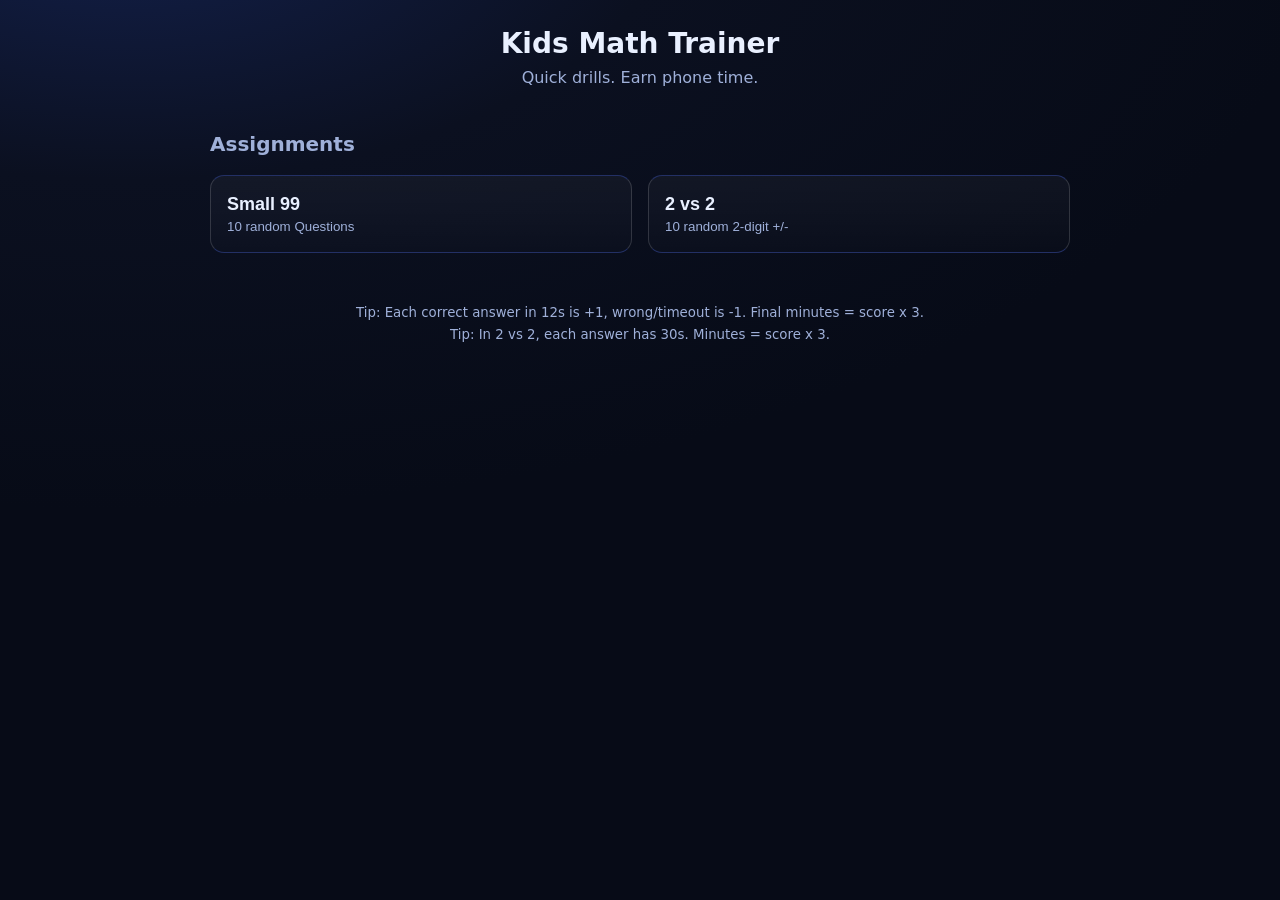
==== index.html @ 2c346a30 "Add files via upload" ====
<!DOCTYPE html>
<html lang="en">
<head>
  <meta charset="UTF-8" />
  <meta name="viewport" content="width=device-width, initial-scale=1" />
  <title>Kids Math Trainer</title>
  <link rel="stylesheet" href="styles.css" />
</head>
<body>
  <header class="site-header">
    <h1>Kids Math Trainer</h1>
    <p class="tagline">Quick drills. Earn phone time.</p>
  </header>

  <main class="container">
    <section class="assignments">
      <h2>Assignments</h2>
      <div class="cards">
        <button class="card" id="small99Btn" aria-haspopup="dialog" aria-controls="small99Modal">
          <span class="card-title">Small 99</span>
          <span class="card-desc">10 random Questions</span>
        </button>
              <button class="card" id="two2Btn" aria-haspopup="dialog" aria-controls="two2Modal">
          <span class="card-title">2 vs 2</span>
          <span class="card-desc">10 random 2-digit +/-</span>
        </button></div>
    </section>
  </main>

    <!-- Modal -->
  <dialog id="small99Modal" class="modal">
    <form method="dialog" class="modal-surface" id="quizSurface" aria-labelledby="quizTitle">
      <div class="hud">
        <div class="hud-left">
          <span class="label">Time</span>
          <span id="timer" class="timer" aria-live="polite">12</span>
        </div>
        <div class="hud-right">
          <span class="label">Score</span>
          <span id="score" class="score" aria-live="polite">0</span>
        </div>
      </div>

      <h3 id="quizTitle" class="visually-hidden">Small 99 Quiz</h3>

      <div class="quiz-content">
        <div id="question" class="question" aria-live="polite">1 x 1 = ?</div>
        <label class="answer-row">
          <span class="answer-label">Your answer</span>
          <input id="answerInput" type="number" inputmode="numeric" pattern="[0-9]*" autocomplete="off" />
          <button id="submitBtn" type="submit" class="primary">Submit</button>
        </label>
        <div id="progress" class="progress">Question 1 of 10</div>
      </div>

      <menu class="modal-actions">
        <button id="restartBtn" type="button" class="secondary" hidden>Try Again</button>
        <button id="closeBtn" value="close" class="secondary">Close</button>
      </menu>
    </form>
  </dialog>
  <!-- 2 vs 2 Modal -->
  <dialog id="two2Modal" class="modal">
    <form method="dialog" class="modal-surface" id="quizSurface2" aria-labelledby="quizTitle2">
      <div class="hud">
        <div class="hud-left">
          <span class="label">Time</span>
          <span id="timer2" class="timer" aria-live="polite">30</span>
        </div>
        <div class="hud-right">
          <span class="label">Score</span>
          <span id="score2" class="score" aria-live="polite">0</span>
        </div>
      </div>

      <h3 id="quizTitle2" class="visually-hidden">2 vs 2 Quiz</h3>

      <div class="quiz-content">
        <div id="question2" class="question" aria-live="polite">12 + 34 = ?</div>
        <label class="answer-row">
          <span class="answer-label">Your answer</span>
          <input id="answerInput2" type="number" inputmode="numeric" pattern="[0-9]*" autocomplete="off" />
          <button id="submitBtn2" type="submit" class="primary">Submit</button>
        </label>
        <div id="progress2" class="progress">Question 1 of 10</div>
      </div>

      <menu class="modal-actions">
        <button id="restartBtn2" type="button" class="secondary" hidden>Try Again</button>
        <button id="closeBtn2" value="close" class="secondary">Close</button>
      </menu>
    </form>
  </dialog>
  <footer class="site-footer">
    <small>Tip: Each correct answer in 12s is +1, wrong/timeout is -1. Final minutes = score x 3.</small>
    <br/>
    <small>Tip: In 2 vs 2, each answer has 30s. Minutes = score x 3.</small>
  </footer>
  <script src="app.js"></script>
</body>
</html>
---- styles.css ----
:root{--bg:#0b1020;--card:#131a33;--ink:#e9f0ff;--muted:#9fb0d9;--accent:#4cc9f0;--ok:#2dc653;--bad:#ef476f;--warn:#ffb703}
*{box-sizing:border-box}html,body{height:100%}body{margin:0;background:radial-gradient(1200px 600px at 10% -10%,#13204b 0%,#0b1020 45%,#070b17 100%);color:var(--ink);font:16px/1.4 system-ui,Segoe UI,Roboto,Helvetica,Arial,sans-serif}
.site-header,.site-footer{padding:16px 20px;text-align:center}
.site-header h1{margin:8px 0 0;font-size:28px}
.tagline{margin:4px 0 0;color:var(--muted)}
.container{max-width:900px;margin:0 auto;padding:8px 20px 32px}
.assignments h2{font-size:20px;color:var(--muted);font-weight:600}
.cards{display:grid;grid-template-columns:repeat(auto-fit,minmax(220px,1fr));gap:16px;margin-top:10px}
.card{appearance:none;border:1px solid #233065;background:linear-gradient(180deg,rgba(255,255,255,.04),rgba(255,255,255,.01));border-radius:14px;padding:18px 16px;color:var(--ink);text-align:left;cursor:pointer;transition:transform .1s ease,box-shadow .2s;border-inline:1px solid rgba(255,255,255,.15)}
.card:hover{transform:translateY(-2px);box-shadow:0 8px 24px rgba(0,0,0,.35)}
.card:focus-visible{outline:2px solid var(--accent);outline-offset:2px}
.card-title{display:block;font-weight:700;font-size:18px}
.card-desc{display:block;margin-top:4px;color:var(--muted)}

.modal{border:none;padding:0;background:transparent}
.modal::backdrop{background:rgba(0,0,0,.55)}
.modal-surface{width:min(680px,92vw);background:linear-gradient(180deg,#1a2a5e 0%,#172553 100%);border:1px solid #4153a3;border-radius:16px;padding:18px 16px;position:relative}
.hud{display:flex;justify-content:space-between;align-items:center}
.hud .label{color:var(--muted);margin-right:8px}
.timer{font-weight:800;color:var(--warn);font-size:22px}
.score{font-weight:800;color:var(--ok);font-size:22px}
.quiz-content{display:grid;gap:14px;place-items:center;margin:16px 0}
.question{font-size:48px;font-weight:800;letter-spacing:1px}
.answer-row{display:flex;gap:8px;align-items:center}
.answer-label{position:absolute;left:-9999px}
#answerInput{width:140px;font-size:24px;padding:6px 10px;border-radius:10px;border:1px solid #334072;background:#0a1229;color:var(--ink)}
.primary{background:var(--accent);color:#051224;border:none;border-radius:10px;padding:10px 14px;font-weight:700;cursor:pointer}
.primary:disabled{opacity:.65;cursor:not-allowed}
.secondary{background:transparent;color:var(--ink);border:1px solid #3a477e;border-radius:10px;padding:8px 12px;cursor:pointer}
.progress{color:var(--muted)}
.visually-hidden{position:absolute;left:-9999px}
.site-footer small{color:var(--muted)}

.result{
  text-align:center;border-top:1px dashed #2a396e;margin-top:12px;padding-top:12px
}
.result strong{font-size:20px}


/* Light yellow theme for Small 99 modal */
.modal-surface{
  background:#fff7cc !important; /* light yellow */
  border:1px solid #d7c55a !important;
  color:#0b1020;
}
.modal-surface .question{color:#0b1020}
.modal-surface #answerInput{background:#ffffff;color:#0b1020;border:1px solid #c0b050}
.modal-surface .secondary{color:#0b1020;border-color:#c0b050;background:transparent}
.modal-surface .progress{color:#4b4b4b}
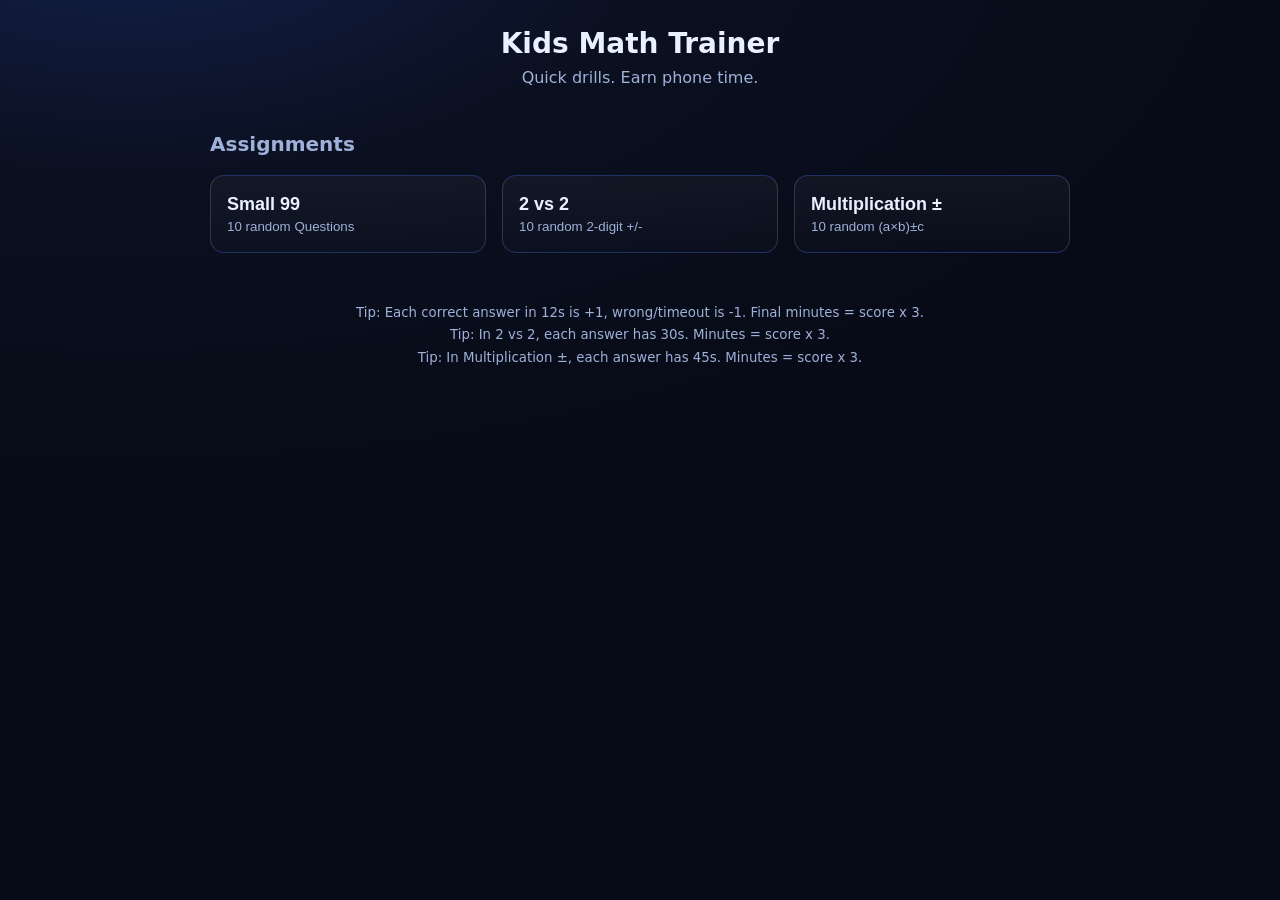
==== commit 1429c97f: "add one card" ====
--- a/index.html
+++ b/index.html
@@ -1,4 +1,4 @@
-<!DOCTYPE html>
+﻿<!DOCTYPE html>
 <html lang="en">
 <head>
   <meta charset="UTF-8" />
@@ -23,7 +23,11 @@
               <button class="card" id="two2Btn" aria-haspopup="dialog" aria-controls="two2Modal">
           <span class="card-title">2 vs 2</span>
           <span class="card-desc">10 random 2-digit +/-</span>
-        </button></div>
+        </button>
+        <button class="card" id="mixBtn" aria-haspopup="dialog" aria-controls="mixModal">
+          <span class="card-title">Multiplication ±</span>
+          <span class="card-desc">10 random (a×b)±c</span>
+        </button>      </div>
     </section>
   </main>
 
@@ -91,10 +95,43 @@
       </menu>
     </form>
   </dialog>
-  <footer class="site-footer">
+    <!-- Multiplication +/- Modal -->
+  <dialog id="mixModal" class="modal">
+    <form method="dialog" class="modal-surface" id="quizSurface3" aria-labelledby="quizTitle3">
+      <div class="hud">
+        <div class="hud-left">
+          <span class="label">Time</span>
+          <span id="timer3" class="timer" aria-live="polite">45</span>
+        </div>
+        <div class="hud-right">
+          <span class="label">Score</span>
+          <span id="score3" class="score" aria-live="polite">0</span>
+        </div>
+      </div>
+
+      <h3 id="quizTitle3" class="visually-hidden">Multiplication plus/minus Quiz</h3>
+
+      <div class="quiz-content">
+        <div id="question3" class="question" aria-live="polite">8 * 9 - 4 = ?</div>
+        <label class="answer-row">
+          <span class="answer-label">Your answer</span>
+          <input id="answerInput3" type="number" inputmode="numeric" pattern="[0-9]*" autocomplete="off" />
+          <button id="submitBtn3" type="submit" class="primary">Submit</button>
+        </label>
+        <div id="progress3" class="progress">Question 1 of 10</div>
+      </div>
+
+      <menu class="modal-actions">
+        <button id="restartBtn3" type="button" class="secondary" hidden>Try Again</button>
+        <button id="closeBtn3" value="close" class="secondary">Close</button>
+      </menu>
+    </form>
+  </dialog>  <footer class="site-footer">
     <small>Tip: Each correct answer in 12s is +1, wrong/timeout is -1. Final minutes = score x 3.</small>
     <br/>
-    <small>Tip: In 2 vs 2, each answer has 30s. Minutes = score x 3.</small>
+    <small>Tip: In 2 vs 2, each answer has 30s. Minutes = score x 3.</small>
+    <br/>
+    <small>Tip: In Multiplication ±, each answer has 45s. Minutes = score x 3.</small>
   </footer>
   <script src="app.js"></script>
 </body>
@@ -107,3 +144,4 @@
 
 
 
+
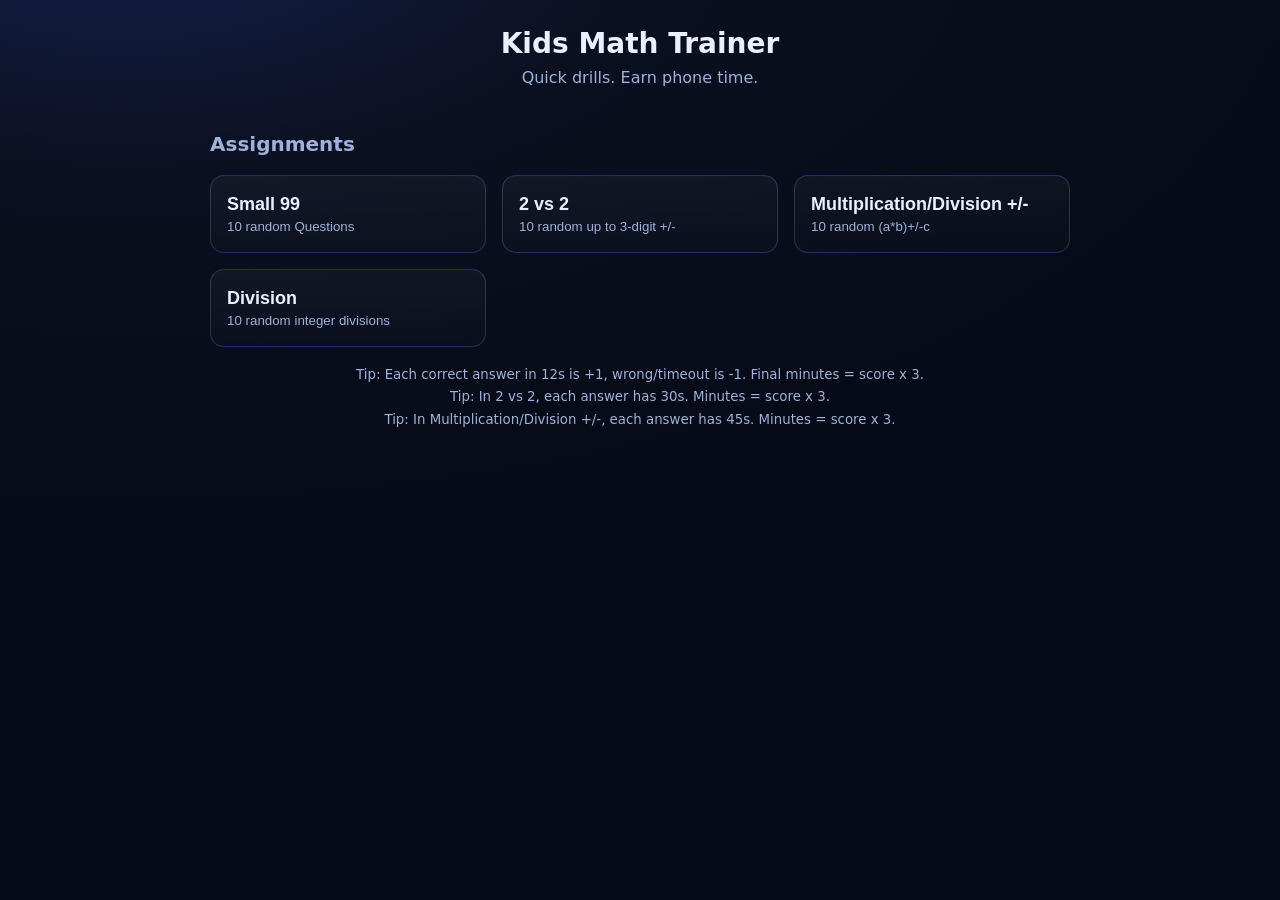
==== commit 4ab7a9ff: "correct the file copy from original folder" ====
--- a/index.html
+++ b/index.html
@@ -1,4 +1,4 @@
-﻿<!DOCTYPE html>
+<!DOCTYPE html>
 <html lang="en">
 <head>
   <meta charset="UTF-8" />
@@ -22,14 +22,40 @@
         </button>
               <button class="card" id="two2Btn" aria-haspopup="dialog" aria-controls="two2Modal">
           <span class="card-title">2 vs 2</span>
-          <span class="card-desc">10 random 2-digit +/-</span>
+          <span class="card-desc">10 random up to 3-digit +/-</span>
         </button>
         <button class="card" id="mixBtn" aria-haspopup="dialog" aria-controls="mixModal">
-          <span class="card-title">Multiplication ±</span>
-          <span class="card-desc">10 random (a×b)±c</span>
+          <span class="card-title">Multiplication/Division +/-</span>
+          <span class="card-desc">10 random (a*b)+/-c</span>
+        </button>
+        <button class="card" id="divBtn" aria-haspopup="dialog" aria-controls="divModal">
+          <span class="card-title">Division</span>
+          <span class="card-desc">10 random integer divisions</span>
         </button>      </div>
     </section>
-  </main>
+    <!-- Division Modal -->
+  <dialog id="divModal" class="quiz-modal" aria-labelledby="quizTitle4">
+    <form id="quizSurface4" method="dialog">
+      <div class="quiz-header">
+        <h3 id="quizTitle4" class="visually-hidden">Division Quiz</h3>
+        <div class="stats">
+          <span>Time: <strong id="timer4">30</strong>s</span>
+          <span>Score: <strong id="score4">0</strong></span>
+          <span id="progress4">Question 1 of 10</span>
+        </div>
+      </div>
+      <div class="quiz-content">
+        <div id="question4" class="question">12 / 3 = ?</div>
+        <input id="answerInput4" class="answer" type="number" inputmode="numeric" autocomplete="off" />
+        <div class="actions">
+          <button id="submitBtn4" class="primary" type="submit">Submit</button>
+          <button id="restartBtn4" type="button" hidden>Restart</button>
+          <button id="closeBtn4" type="button">Close</button>
+        </div>
+      </div>
+    </form>
+  </dialog>
+
 
     <!-- Modal -->
   <dialog id="small99Modal" class="modal">
@@ -109,7 +135,7 @@
         </div>
       </div>
 
-      <h3 id="quizTitle3" class="visually-hidden">Multiplication plus/minus Quiz</h3>
+      <h3 id="quizTitle3" class="visually-hidden">Multiplication/Division plus/minus Quiz</h3>
 
       <div class="quiz-content">
         <div id="question3" class="question" aria-live="polite">8 * 9 - 4 = ?</div>
@@ -131,7 +157,7 @@
     <br/>
     <small>Tip: In 2 vs 2, each answer has 30s. Minutes = score x 3.</small>
     <br/>
-    <small>Tip: In Multiplication ±, each answer has 45s. Minutes = score x 3.</small>
+    <small>Tip: In Multiplication/Division +/-, each answer has 45s. Minutes = score x 3.</small>
   </footer>
   <script src="app.js"></script>
 </body>
@@ -145,3 +171,7 @@
 
 
 
+
+
+
+
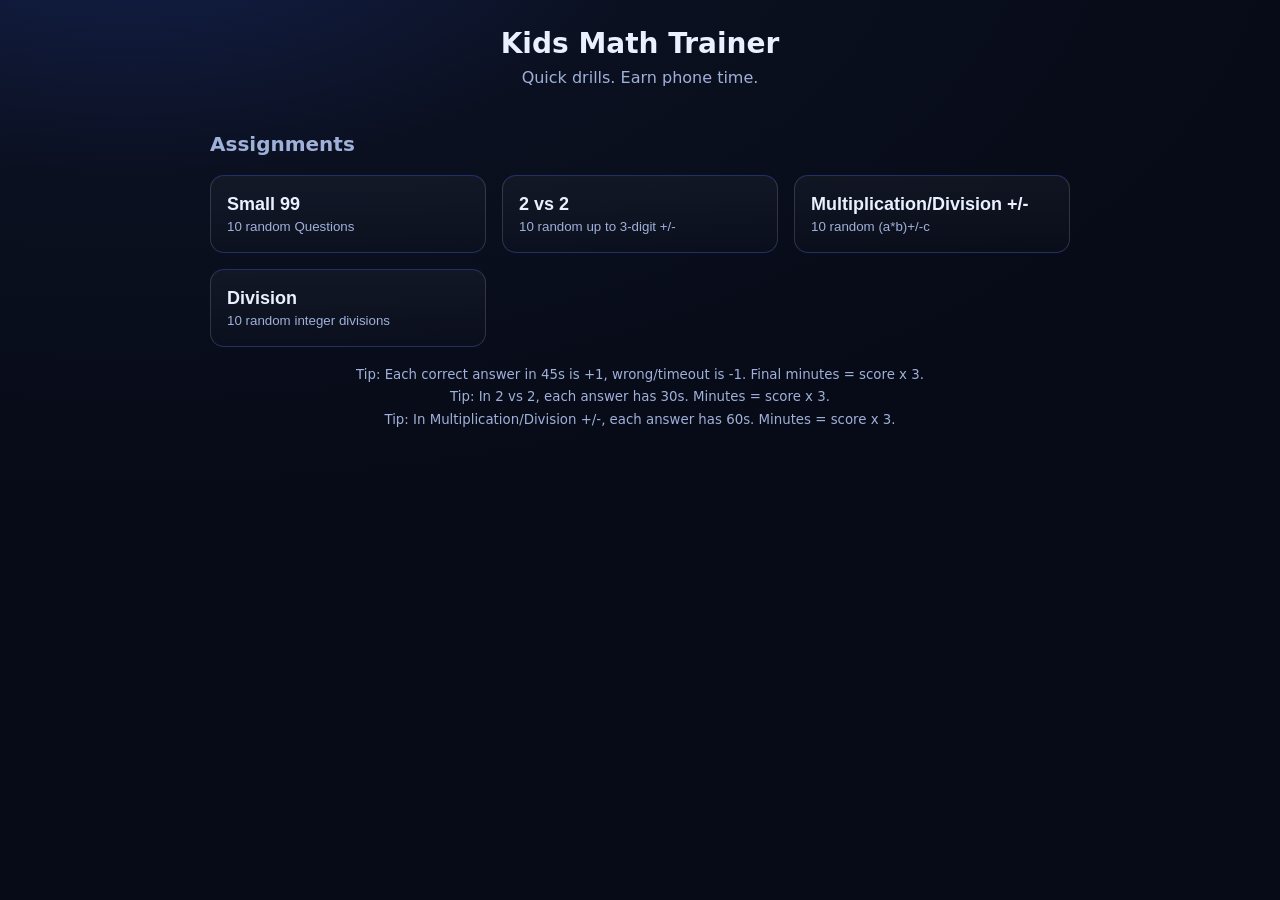
==== commit 3483983f: "update timer small 99 to 45 seconds, others to 1 minutes" ====
--- a/index.html
+++ b/index.html
@@ -1,169 +1,171 @@
-<!DOCTYPE html>
-<html lang="en">
-<head>
-  <meta charset="UTF-8" />
-  <meta name="viewport" content="width=device-width, initial-scale=1" />
-  <title>Kids Math Trainer</title>
-  <link rel="stylesheet" href="styles.css" />
-</head>
-<body>
-  <header class="site-header">
-    <h1>Kids Math Trainer</h1>
-    <p class="tagline">Quick drills. Earn phone time.</p>
-  </header>
-
-  <main class="container">
-    <section class="assignments">
-      <h2>Assignments</h2>
-      <div class="cards">
-        <button class="card" id="small99Btn" aria-haspopup="dialog" aria-controls="small99Modal">
-          <span class="card-title">Small 99</span>
-          <span class="card-desc">10 random Questions</span>
-        </button>
-              <button class="card" id="two2Btn" aria-haspopup="dialog" aria-controls="two2Modal">
-          <span class="card-title">2 vs 2</span>
-          <span class="card-desc">10 random up to 3-digit +/-</span>
+<!DOCTYPE html>
+<html lang="en">
+<head>
+  <meta charset="UTF-8" />
+  <meta name="viewport" content="width=device-width, initial-scale=1" />
+  <title>Kids Math Trainer</title>
+  <link rel="stylesheet" href="styles.css" />
+</head>
+<body>
+  <header class="site-header">
+    <h1>Kids Math Trainer</h1>
+    <p class="tagline">Quick drills. Earn phone time.</p>
+  </header>
+
+  <main class="container">
+    <section class="assignments">
+      <h2>Assignments</h2>
+      <div class="cards">
+        <button class="card" id="small99Btn" aria-haspopup="dialog" aria-controls="small99Modal">
+          <span class="card-title">Small 99</span>
+          <span class="card-desc">10 random Questions</span>
         </button>
-        <button class="card" id="mixBtn" aria-haspopup="dialog" aria-controls="mixModal">
-          <span class="card-title">Multiplication/Division +/-</span>
-          <span class="card-desc">10 random (a*b)+/-c</span>
+              <button class="card" id="two2Btn" aria-haspopup="dialog" aria-controls="two2Modal">
+          <span class="card-title">2 vs 2</span>
+          <span class="card-desc">10 random up to 3-digit +/-</span>
+        </button>
+        <button class="card" id="mixBtn" aria-haspopup="dialog" aria-controls="mixModal">
+          <span class="card-title">Multiplication/Division +/-</span>
+          <span class="card-desc">10 random (a*b)+/-c</span>
         </button>
         <button class="card" id="divBtn" aria-haspopup="dialog" aria-controls="divModal">
           <span class="card-title">Division</span>
           <span class="card-desc">10 random integer divisions</span>
-        </button>      </div>
-    </section>
-    <!-- Division Modal -->
-  <dialog id="divModal" class="quiz-modal" aria-labelledby="quizTitle4">
-    <form id="quizSurface4" method="dialog">
-      <div class="quiz-header">
-        <h3 id="quizTitle4" class="visually-hidden">Division Quiz</h3>
-        <div class="stats">
-          <span>Time: <strong id="timer4">30</strong>s</span>
-          <span>Score: <strong id="score4">0</strong></span>
-          <span id="progress4">Question 1 of 10</span>
-        </div>
-      </div>
-      <div class="quiz-content">
-        <div id="question4" class="question">12 / 3 = ?</div>
-        <input id="answerInput4" class="answer" type="number" inputmode="numeric" autocomplete="off" />
-        <div class="actions">
-          <button id="submitBtn4" class="primary" type="submit">Submit</button>
-          <button id="restartBtn4" type="button" hidden>Restart</button>
-          <button id="closeBtn4" type="button">Close</button>
-        </div>
-      </div>
-    </form>
-  </dialog>
-
-
-    <!-- Modal -->
-  <dialog id="small99Modal" class="modal">
-    <form method="dialog" class="modal-surface" id="quizSurface" aria-labelledby="quizTitle">
+        </button>      </div>
+    </section>
+      <!-- Division Modal -->
+  <dialog id="divModal" class="modal" aria-labelledby="quizTitle4">
+    <form id="quizSurface4" method="dialog" class="modal-surface">
       <div class="hud">
         <div class="hud-left">
-          <span class="label">Time</span>
-          <span id="timer" class="timer" aria-live="polite">12</span>
+          <div class="timer-block">
+            <span class="label">Time</span>
+            <span class="timer" aria-live="polite"><strong id="timer4">60</strong>s</span>
+            <span id="timer4Start" class="start-seconds" aria-hidden="true"></span>
+          </div>
         </div>
         <div class="hud-right">
           <span class="label">Score</span>
-          <span id="score" class="score" aria-live="polite">0</span>
+          <span id="score4" class="score" aria-live="polite">0</span>
         </div>
       </div>
 
-      <h3 id="quizTitle" class="visually-hidden">Small 99 Quiz</h3>
+      <h3 id="quizTitle4" class="visually-hidden">Division Quiz</h3>
 
       <div class="quiz-content">
-        <div id="question" class="question" aria-live="polite">1 x 1 = ?</div>
+        <div id="question4" class="question">12 / 3 = ?</div>
         <label class="answer-row">
           <span class="answer-label">Your answer</span>
-          <input id="answerInput" type="number" inputmode="numeric" pattern="[0-9]*" autocomplete="off" />
-          <button id="submitBtn" type="submit" class="primary">Submit</button>
+          <input id="answerInput4" class="answer" type="number" inputmode="numeric" autocomplete="off" />
+          <button id="submitBtn4" class="primary" type="submit">Submit</button>
         </label>
-        <div id="progress" class="progress">Question 1 of 10</div>
+        <div id="progress4" class="progress">Question 1 of 10</div>
       </div>
 
       <menu class="modal-actions">
-        <button id="restartBtn" type="button" class="secondary" hidden>Try Again</button>
-        <button id="closeBtn" value="close" class="secondary">Close</button>
+        <button id="restartBtn4" type="button" class="secondary" hidden>Try Again</button>
+        <button id="closeBtn4" type="button" class="secondary">Close</button>
       </menu>
     </form>
-  </dialog>
-  <!-- 2 vs 2 Modal -->
-  <dialog id="two2Modal" class="modal">
-    <form method="dialog" class="modal-surface" id="quizSurface2" aria-labelledby="quizTitle2">
-      <div class="hud">
-        <div class="hud-left">
-          <span class="label">Time</span>
-          <span id="timer2" class="timer" aria-live="polite">30</span>
-        </div>
-        <div class="hud-right">
-          <span class="label">Score</span>
-          <span id="score2" class="score" aria-live="polite">0</span>
-        </div>
-      </div>
-
-      <h3 id="quizTitle2" class="visually-hidden">2 vs 2 Quiz</h3>
-
-      <div class="quiz-content">
-        <div id="question2" class="question" aria-live="polite">12 + 34 = ?</div>
-        <label class="answer-row">
-          <span class="answer-label">Your answer</span>
-          <input id="answerInput2" type="number" inputmode="numeric" pattern="[0-9]*" autocomplete="off" />
-          <button id="submitBtn2" type="submit" class="primary">Submit</button>
-        </label>
-        <div id="progress2" class="progress">Question 1 of 10</div>
-      </div>
-
-      <menu class="modal-actions">
-        <button id="restartBtn2" type="button" class="secondary" hidden>Try Again</button>
-        <button id="closeBtn2" value="close" class="secondary">Close</button>
-      </menu>
-    </form>
-  </dialog>
-    <!-- Multiplication +/- Modal -->
-  <dialog id="mixModal" class="modal">
-    <form method="dialog" class="modal-surface" id="quizSurface3" aria-labelledby="quizTitle3">
-      <div class="hud">
-        <div class="hud-left">
-          <span class="label">Time</span>
-          <span id="timer3" class="timer" aria-live="polite">45</span>
-        </div>
-        <div class="hud-right">
-          <span class="label">Score</span>
-          <span id="score3" class="score" aria-live="polite">0</span>
-        </div>
-      </div>
-
-      <h3 id="quizTitle3" class="visually-hidden">Multiplication/Division plus/minus Quiz</h3>
-
-      <div class="quiz-content">
-        <div id="question3" class="question" aria-live="polite">8 * 9 - 4 = ?</div>
-        <label class="answer-row">
-          <span class="answer-label">Your answer</span>
-          <input id="answerInput3" type="number" inputmode="numeric" pattern="[0-9]*" autocomplete="off" />
-          <button id="submitBtn3" type="submit" class="primary">Submit</button>
-        </label>
-        <div id="progress3" class="progress">Question 1 of 10</div>
-      </div>
-
-      <menu class="modal-actions">
-        <button id="restartBtn3" type="button" class="secondary" hidden>Try Again</button>
-        <button id="closeBtn3" value="close" class="secondary">Close</button>
-      </menu>
-    </form>
-  </dialog>  <footer class="site-footer">
-    <small>Tip: Each correct answer in 12s is +1, wrong/timeout is -1. Final minutes = score x 3.</small>
-    <br/>
+  </dialog>
+
+
+    <!-- Modal -->
+  <dialog id="small99Modal" class="modal">
+    <form method="dialog" class="modal-surface" id="quizSurface" aria-labelledby="quizTitle">
+      <div class="hud">
+        <div class="hud-left"><div class="timer-block"><span class="label">Time</span><span id="timer" class="timer" aria-live="polite">45</span><span id="timerStart" class="start-seconds" aria-hidden="true"></span></div></div>
+        <div class="hud-right">
+          <span class="label">Score</span>
+          <span id="score" class="score" aria-live="polite">0</span>
+        </div>
+      </div>
+
+      <h3 id="quizTitle" class="visually-hidden">Small 99 Quiz</h3>
+
+      <div class="quiz-content">
+        <div id="question" class="question" aria-live="polite">1 x 1 = ?</div>
+        <label class="answer-row">
+          <span class="answer-label">Your answer</span>
+          <input id="answerInput" type="number" inputmode="numeric" pattern="[0-9]*" autocomplete="off" />
+          <button id="submitBtn" type="submit" class="primary">Submit</button>
+        </label>
+        <div id="progress" class="progress">Question 1 of 10</div>
+      </div>
+
+      <menu class="modal-actions">
+        <button id="restartBtn" type="button" class="secondary" hidden>Try Again</button>
+        <button id="closeBtn" value="close" class="secondary">Close</button>
+      </menu>
+    </form>
+  </dialog>
+  <!-- 2 vs 2 Modal -->
+  <dialog id="two2Modal" class="modal">
+    <form method="dialog" class="modal-surface" id="quizSurface2" aria-labelledby="quizTitle2">
+      <div class="hud">
+        <div class="hud-left"><div class="timer-block"><span class="label">Time</span><span id="timer2" class="timer" aria-live="polite">30</span><span id="timer2Start" class="start-seconds" aria-hidden="true"></span></div></div>
+        <div class="hud-right">
+          <span class="label">Score</span>
+          <span id="score2" class="score" aria-live="polite">0</span>
+        </div>
+      </div>
+
+      <h3 id="quizTitle2" class="visually-hidden">2 vs 2 Quiz</h3>
+
+      <div class="quiz-content">
+        <div id="question2" class="question" aria-live="polite">12 + 34 = ?</div>
+        <label class="answer-row">
+          <span class="answer-label">Your answer</span>
+          <input id="answerInput2" type="number" inputmode="numeric" pattern="[0-9]*" autocomplete="off" />
+          <button id="submitBtn2" type="submit" class="primary">Submit</button>
+        </label>
+        <div id="progress2" class="progress">Question 1 of 10</div>
+      </div>
+
+      <menu class="modal-actions">
+        <button id="restartBtn2" type="button" class="secondary" hidden>Try Again</button>
+        <button id="closeBtn2" value="close" class="secondary">Close</button>
+      </menu>
+    </form>
+  </dialog>
+    <!-- Multiplication +/- Modal -->
+  <dialog id="mixModal" class="modal">
+    <form method="dialog" class="modal-surface" id="quizSurface3" aria-labelledby="quizTitle3">
+      <div class="hud">
+        <div class="hud-left"><div class="timer-block"><span class="label">Time</span><span id="timer3" class="timer" aria-live="polite">60</span><span id="timer3Start" class="start-seconds" aria-hidden="true"></span></div></div>
+        <div class="hud-right">
+          <span class="label">Score</span>
+          <span id="score3" class="score" aria-live="polite">0</span>
+        </div>
+      </div>
+
+      <h3 id="quizTitle3" class="visually-hidden">Multiplication/Division plus/minus Quiz</h3>
+
+      <div class="quiz-content">
+        <div id="question3" class="question" aria-live="polite">8 * 9 - 4 = ?</div>
+        <label class="answer-row">
+          <span class="answer-label">Your answer</span>
+          <input id="answerInput3" type="number" inputmode="numeric" pattern="[0-9]*" autocomplete="off" />
+          <button id="submitBtn3" type="submit" class="primary">Submit</button>
+        </label>
+        <div id="progress3" class="progress">Question 1 of 10</div>
+      </div>
+
+      <menu class="modal-actions">
+        <button id="restartBtn3" type="button" class="secondary" hidden>Try Again</button>
+        <button id="closeBtn3" value="close" class="secondary">Close</button>
+      </menu>
+    </form>
+  </dialog>  <footer class="site-footer">
+    <small>Tip: Each correct answer in 45s is +1, wrong/timeout is -1. Final minutes = score x 3.</small>
+    <br/>
     <small>Tip: In 2 vs 2, each answer has 30s. Minutes = score x 3.</small>
     <br/>
-    <small>Tip: In Multiplication/Division +/-, each answer has 45s. Minutes = score x 3.</small>
-  </footer>
-  <script src="app.js"></script>
-</body>
-</html>
-
-
+    <small>Tip: In Multiplication/Division +/-, each answer has 60s. Minutes = score x 3.</small>
+  </footer>
+  <script src="app.js"></script>
+</body>
+</html>
 
 
 
@@ -175,3 +177,5 @@
 
 
 
+
+
--- a/styles.css
+++ b/styles.css
@@ -47,3 +47,16 @@
 .modal-surface #answerInput{background:#ffffff;color:#0b1020;border:1px solid #c0b050}
 .modal-surface .secondary{color:#0b1020;border-color:#c0b050;background:transparent}
 .modal-surface .progress{color:#4b4b4b}
+
+
+.hud-left
+.timer-block{display:inline-flex;flex-direction:row;align-items:center;gap:6px}
+.hud-left .timer-block{display:inline-flex;flex-direction:row;align-items:center;gap:6px}
+.timer-block::before{
+  content:"";
+  width:12px;height:12px;background:currentColor;
+  -webkit-mask:url("data:image/svg+xml;utf8,<svg xmlns='http://www.w3.org/2000/svg' viewBox='0 0 24 24'><path fill='%23000' d='M12 1a1 1 0 0 1 1 1v1.05A9 9 0 1 1 6.34 4.34l.74.74A7.5 7.5 0 1 0 12 4.5V3a1 1 0 0 1 1-1h-2a1 1 0 0 1 1-1Zm1 6a1 1 0 0 0-2 0v5a1 1 0 0 0 .293.707l3 3a1 1 0 1 0 1.414-1.414L13 11.586V7Z'/></svg>") no-repeat center/contain;
+  mask:url("data:image/svg+xml;utf8,<svg xmlns='http://www.w3.org/2000/svg' viewBox='0 0 24 24'><path fill='%23000' d='M12 1a1 1 0 0 1 1 1v1.05A9 9 0 1 1 6.34 4.34l.74.74A7.5 7.5 0 1 0 12 4.5V3a1 1 0 0 1 1-1h-2a1 1 0 0 1 1-1Zm1 6a1 1 0 0 0-2 0v5a1 1 0 0 0 .293.707l3 3a1 1 0 1 0 1.414-1.414L13 11.586V7Z'/></svg>") no-repeat center/contain;
+  margin-right:6px;
+}
+ .start-seconds{margin:0;display:inline-flex;gap:6px;align-items:center;color:var(--muted);font-size:0.85em;
